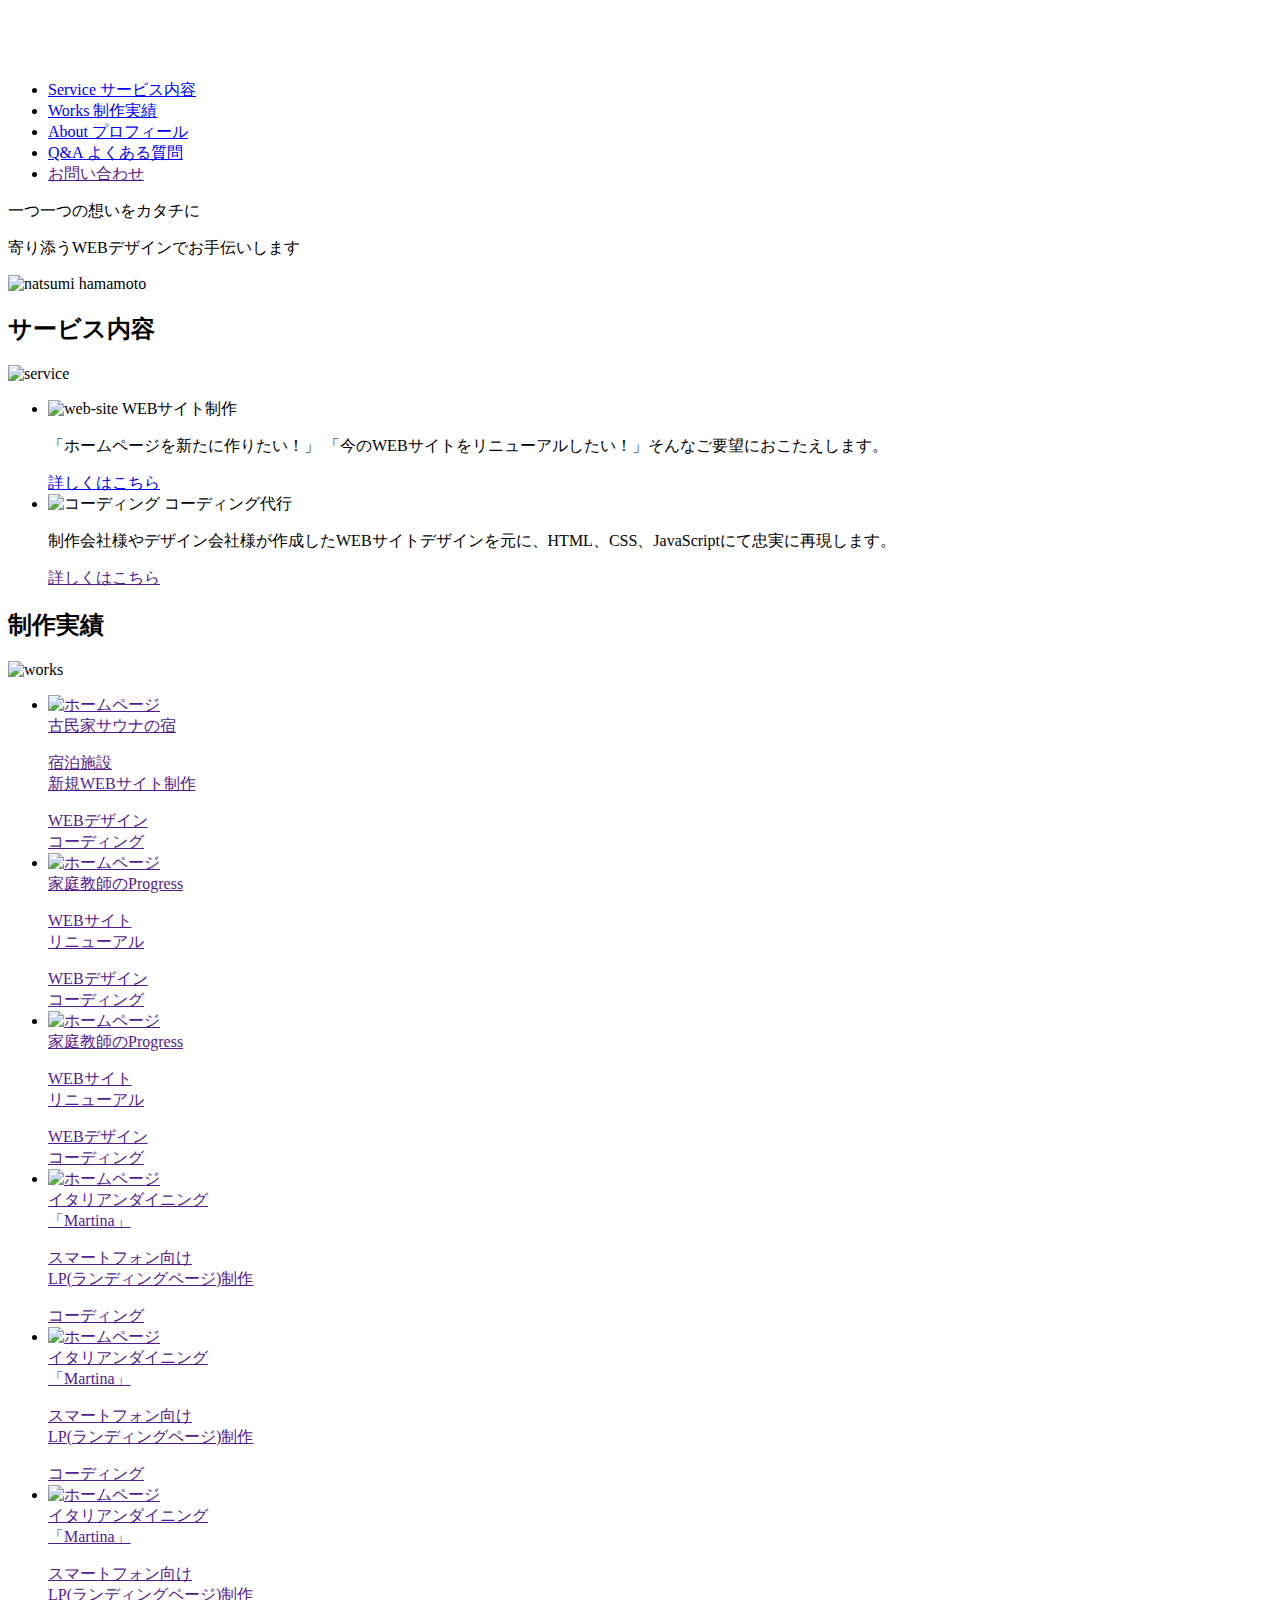
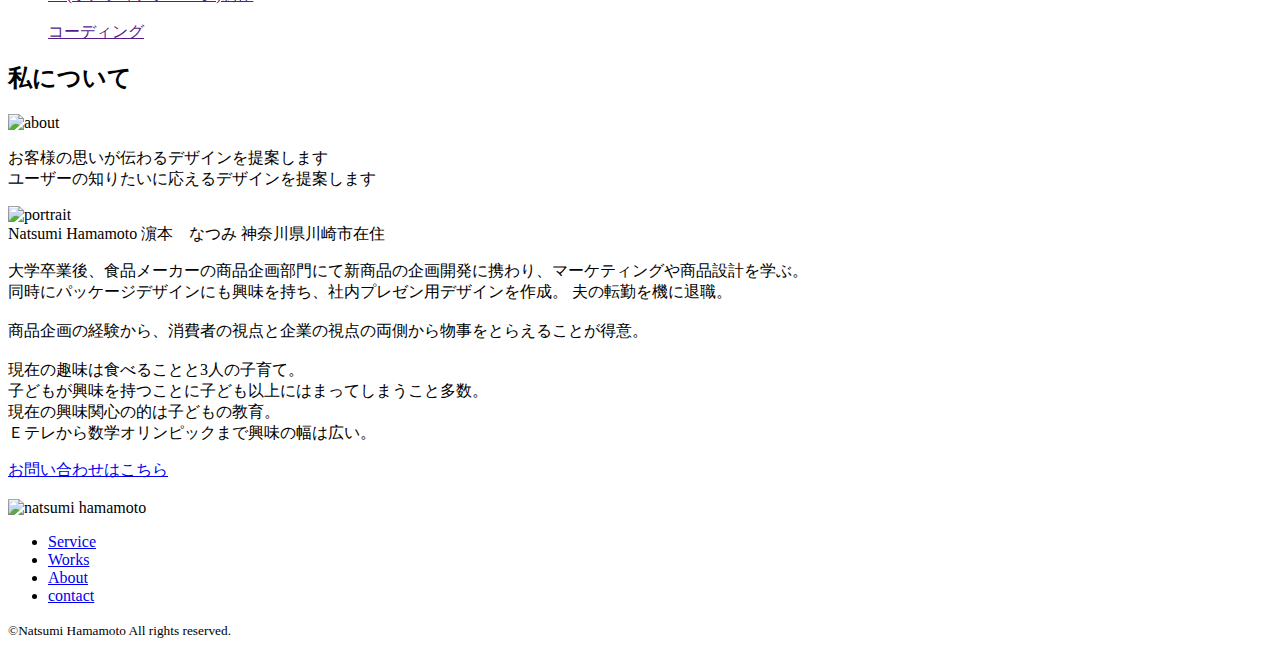
==== index.html @ 66bfbec6 "Create index.html" ====
<!DOCTYPE html>
<html lang="ja">
  <head>
    <meta charset="UTF-8" />
    <meta name="viewport" content="width=device-width, initial-scale=1.0" />
    <title>Document</title>
    <link rel="preconnect" href="https://fonts.googleapis.com" />
    <link rel="preconnect" href="https://fonts.gstatic.com" crossorigin />
    <link
      href="https://fonts.googleapis.com/css2?family=Noto+Sans+JP&family=Kosugi+Maru&display=swap"
      rel="stylesheet"
    />
    <link href="https://fonts.googleapis.com/css2?family=Sawarabi+Gothic&display=swap" rel="stylesheet">
    <link rel="stylesheet" href="css/destyle.css" />
    <link rel="stylesheet" href="css/style.css" />
  </head>
  <body>
    <header id="header" class="header">
      <h1 class="logo">
        <a href="#"><img src="img/logo.png" alt="" /></a>
      </h1>
      <nav class="pc">
        <ul class="header-nav-list">
          <li>
            <a href="#service">
              <span class="nav-en">Service</span>
              <span class="nav-ja">サービス内容</span>
            </a>
          </li>
          <li>
            <a href="#works">
              <span class="nav-en">Works</span>
              <span class="nav-ja">制作実績</span>
            </a>
          </li>
          <li>
            <a href="#about">
              <span class="nav-en">About</span>
              <span class="nav-ja">プロフィール</span>
            </a>
          </li>
          <li>
            <a href="#Q&A">
              <span class="nav-en">Q&A</span>
              <span class="nav-ja">よくある質問</span>
            </a>
          </li>
          <li>
            <a class="contact" target="_blank" href="">お問い合わせ</a>
          </li>
        </ul>
      </nav>
      <div class="h-btn sp">
        <span></span>
        <span></span>
        <span></span>
      </div>
    </header>
    <main>
      <div class="kv">
        <div>
          <p class="kv-text">一つ一つの想いをカタチに</p>
          <p class="kv-text">寄り添うWEBデザインでお手伝いします</p>
        </div>
        <div class="name-box">
          <img src="img/name-ft.png" alt="natsumi hamamoto" />
        </div>
      </div>

      <section id="service" class="service">
        <div class="section-ttl-container">
          <div class="section-ttl-frame">
            <div class="frame-g"></div>
            <div class="frame-w">
              <h2 class="section-ttl">サービス内容</h2>
            </div>
          </div>
          <div class="ttl-img"><img src="img/service.png" alt="service" /></div>
        </div>
        <ul class="service-list">
          <li class="service-item">
            <img class="service-icon" src="img/web-site.png" alt="web-site" />
            <span>WEBサイト制作</span>
            <p>
              「ホームページを新たに作りたい！」
              「今のWEBサイトをリニューアルしたい！」そんなご要望におこたえします。
            </p>
            <a class="detail-btn" href="website.html">詳しくはこちら</a>
          </li>
          <li class="service-item">
            <img
              class="service-icon"
              src="img/cording.png"
              alt="コーディング"
            />
            <span>コーディング代行</span>
            <p>
              制作会社様やデザイン会社様が作成したWEBサイトデザインを元に、HTML、CSS、JavaScriptにて忠実に再現します。
            </p>
            <a class="detail-btn" href="">詳しくはこちら</a>
          </li>
        </ul>
      </section>

      <section id="works" class="works">
        <div class="section-ttl-container">
          <div class="section-ttl-frame">
            <div class="frame-g"></div>
            <div class="frame-w">
              <h2 class="section-ttl">制作実績</h2>
            </div>
          </div>
          <div class="ttl-img"><img src="img/works.png" alt="works" /></div>
        </div>
        <ul class="works-list">
          <li class="works-item fade">
            <a href="">
              <div class="mask">
                <img class="works-img" src="img/works1.png" alt="ホームページ" />
              </div>
              <div class="works-text">
                <span>古民家サウナの宿</span>
                <p>
                  宿泊施設<br />
                  新規WEBサイト制作
                </p>
                <div class="label">
                  <div class="label-y">WEBデザイン</div>
                  <div class="label-b">コーディング</div>
                </div>
              </div>
            </a>
          </li>
          <li class="works-item fade">
            <a href="">
              <div class="mask">
                <img class="works-img" src="img/works2.png" alt="ホームページ" />
              </div>
              <div class="works-text">
                <span>家庭教師のProgress</span>
                <p>
                  WEBサイト<br />
                  リニューアル
                </p>
                <div class="label">
                  <div class="label-y">WEBデザイン</div>
                  <div class="label-b">コーディング</div>
                </div>
              </div>
            </a>
          </li>
          <li class="works-item fade">
            <a href="">
              <div class="mask">
                <img class="works-img" src="img/works2.png" alt="ホームページ" />
              </div>
              <div class="works-text">
                <span>家庭教師のProgress</span>
                <p>
                  WEBサイト<br />
                  リニューアル
                </p>
                <div class="label">
                  <div class="label-y">WEBデザイン</div>
                  <div class="label-b">コーディング</div>
                </div>
              </div>
            </a>
          </li>
          <li class="works-item fade">
            <a href="">
              <div class="mask">
                <img class="works-img" src="img/works3.png" alt="ホームページ" />
              </div>
              <div class="works-text">
                <span>イタリアンダイニング<br />「Martina」</span>
                <p>
                  スマートフォン向け<br />
                  LP(ランディングページ)制作
                </p>
                <div class="label">
                  <div class="label-b">コーディング</div>
                </div>
              </div>
            </a>
          </li>
          <li class="works-item fade">
            <a href="">
              <div class="mask">
                <img class="works-img" src="img/works3.png" alt="ホームページ" />
              </div>
              <div class="works-text">
                <span>イタリアンダイニング<br />「Martina」</span>
                <p>
                  スマートフォン向け<br />
                  LP(ランディングページ)制作
                </p>
                <div class="label">
                  <div class="label-b">コーディング</div>
                </div>
              </div>
            </a>
          </li>
          <li class="works-item fade">
            <a href="">
              <div class="mask">
                <img class="works-img" src="img/works3.png" alt="ホームページ" />
              </div>
              <div class="works-text">
                <span>イタリアンダイニング<br />「Martina」</span>
                <p>
                  スマートフォン向け<br />
                  LP(ランディングページ)制作
                </p>
                <div class="label">
                  <div class="label-b">コーディング</div>
                </div>
                <!-- <a class="more-btn" href="">もっと見る</a> -->
              </div>
            </a>

          </li>
        </ul>
      </section>

      <section id="about" class="about">
        <div class="section-ttl-container">
          <div class="section-ttl-frame">
            <div class="frame-g"></div>
            <div class="frame-w">
              <h2 class="section-ttl">私について</h2>
            </div>
          </div>
          <div class="ttl-img"><img src="img/about.png" alt="about" /></div>
        </div>
        <div class="about-frame">
          <p class="about-lead">
            お客様の思いが伝わるデザインを提案します<br />
            ユーザーの知りたいに応えるデザインを提案します
          </p>
          <div class="about-content">
            <div class="portrait">
              <div class="portrait-frame">
                <div class="portrait-frame-g"></div>
                <div class="portrait-frame-w">
                  <img src="img/portrait.JPG" alt="portrait" />
                </div>
              </div>
              <div>
                <span>Natsumi Hamamoto</span>
                <span>濵本　なつみ</span>
                <span>神奈川県川崎市在住</span>
              </div>
            </div>
            <div class="about-text">
              <p>
                大学卒業後、食品メーカーの商品企画部門にて新商品の企画開発に携わり、マーケティングや商品設計を学ぶ。<br />
                同時にパッケージデザインにも興味を持ち、社内プレゼン用デザインを作成。
                夫の転勤を機に退職。<br /><br />
                商品企画の経験から、消費者の視点と企業の視点の両側から物事をとらえることが得意。<br /><br />
                現在の趣味は食べることと3人の子育て。<br />
                子どもが興味を持つことに子ども以上にはまってしまうこと多数。<br />
                現在の興味関心の的は子どもの教育。<br />
                Ｅテレから数学オリンピックまで興味の幅は広い。
              </p>
            </div>
          </div>
        </div>
        <div>
          <a class="contact" href="#">お問い合わせはこちら</a>
        </div>
      </section>
    </main>

    <footer class="footer">
      <div class="footer-container">
        <div class="logo-wrapper">
          <a class="footer-logo" href="#"><img src="img/logo.png" alt="" /></a>
          <div class="footer-name">
            <img src="img/name-ft.png" alt="natsumi hamamoto" />
          </div>
        </div>
        <nav>
          <ul class="footer-nav-list">
            <li class="footer-list-item"><a href="#service">Service</a></li>
            <li class="footer-list-item"><a href="#works">Works</a></li>
            <li class="footer-list-item"><a href="#about">About</a></li>
            <li class="footer-list-item">
              <a class="contact" href="#">contact</a>
            </li>
          </ul>
        </nav>
      </div>
      <small>©Natsumi Hamamoto All rights reserved.</small>
    </footer>

    <script src="js/jquery-3.7.1.min.js"></script>
    <script src="js/jquery.invew.min.js"></script>
    <script src="js/script.js"></script>
  </body>
</html>
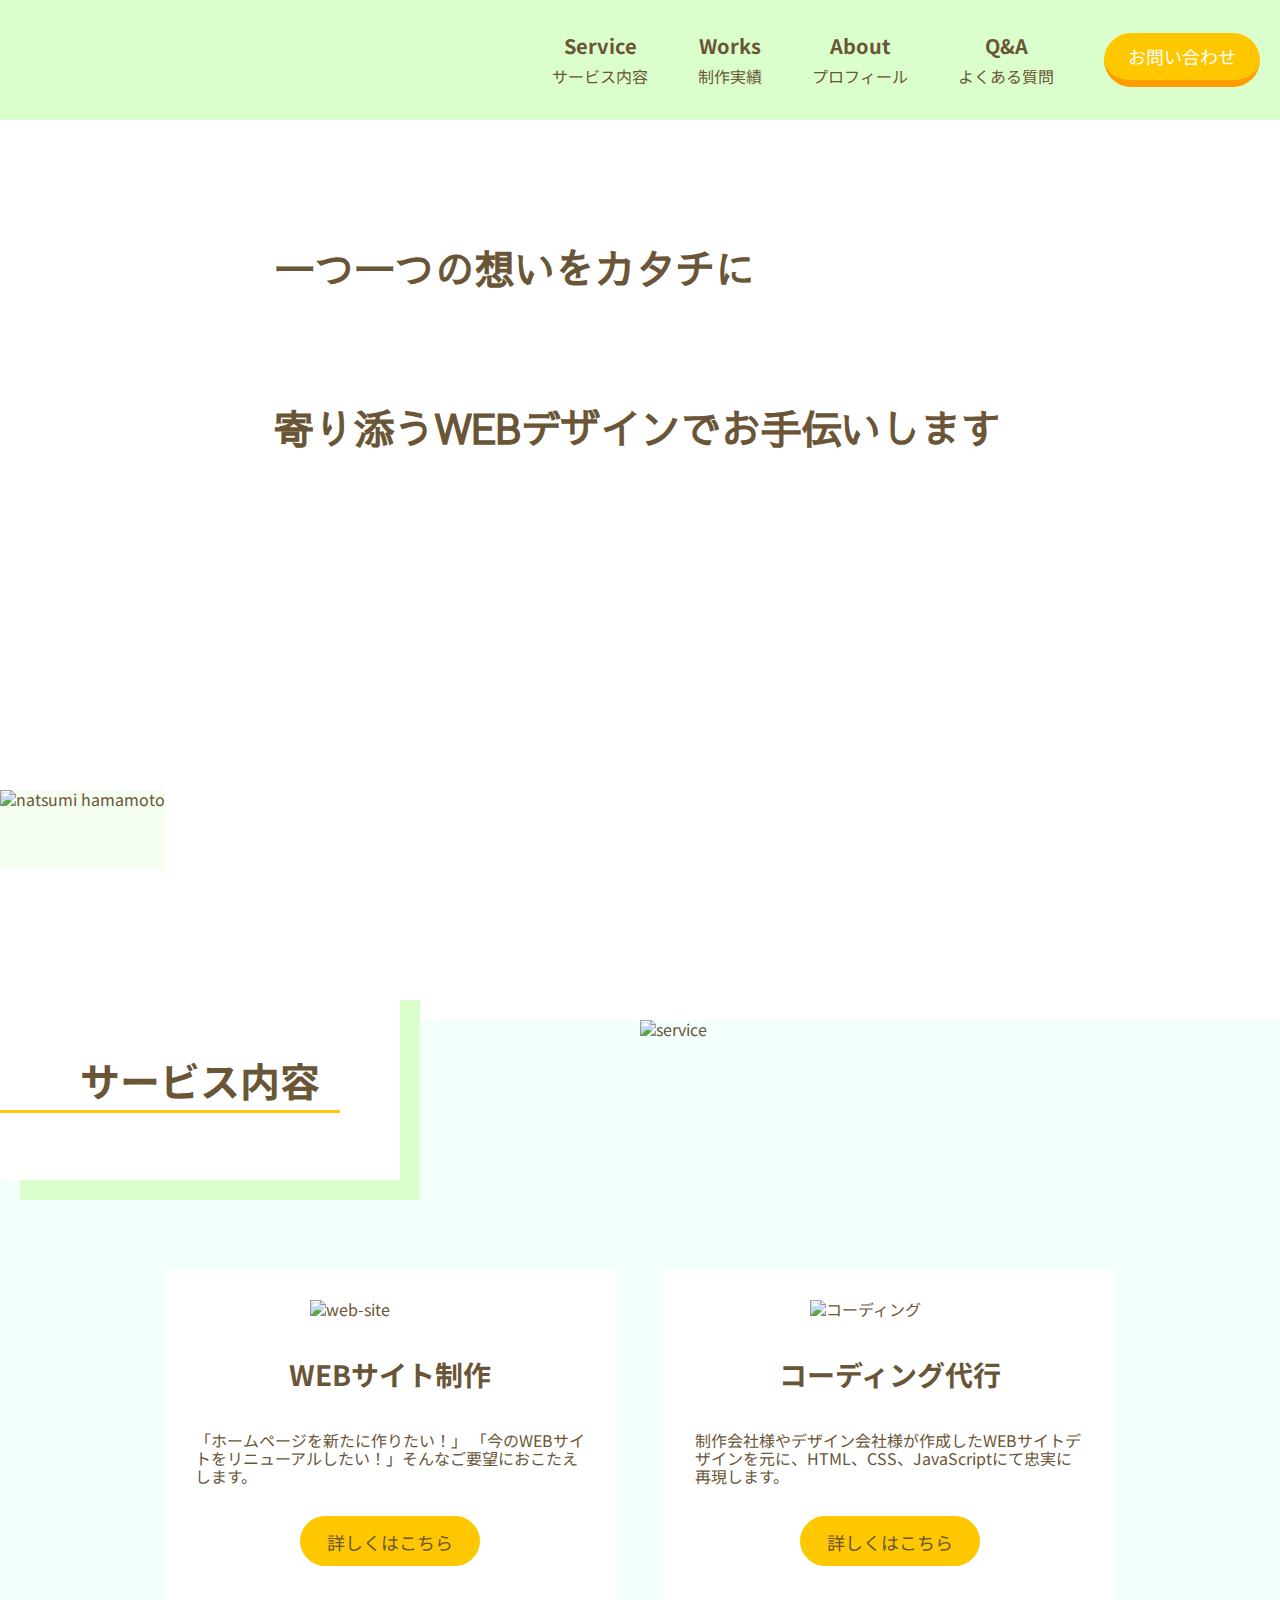
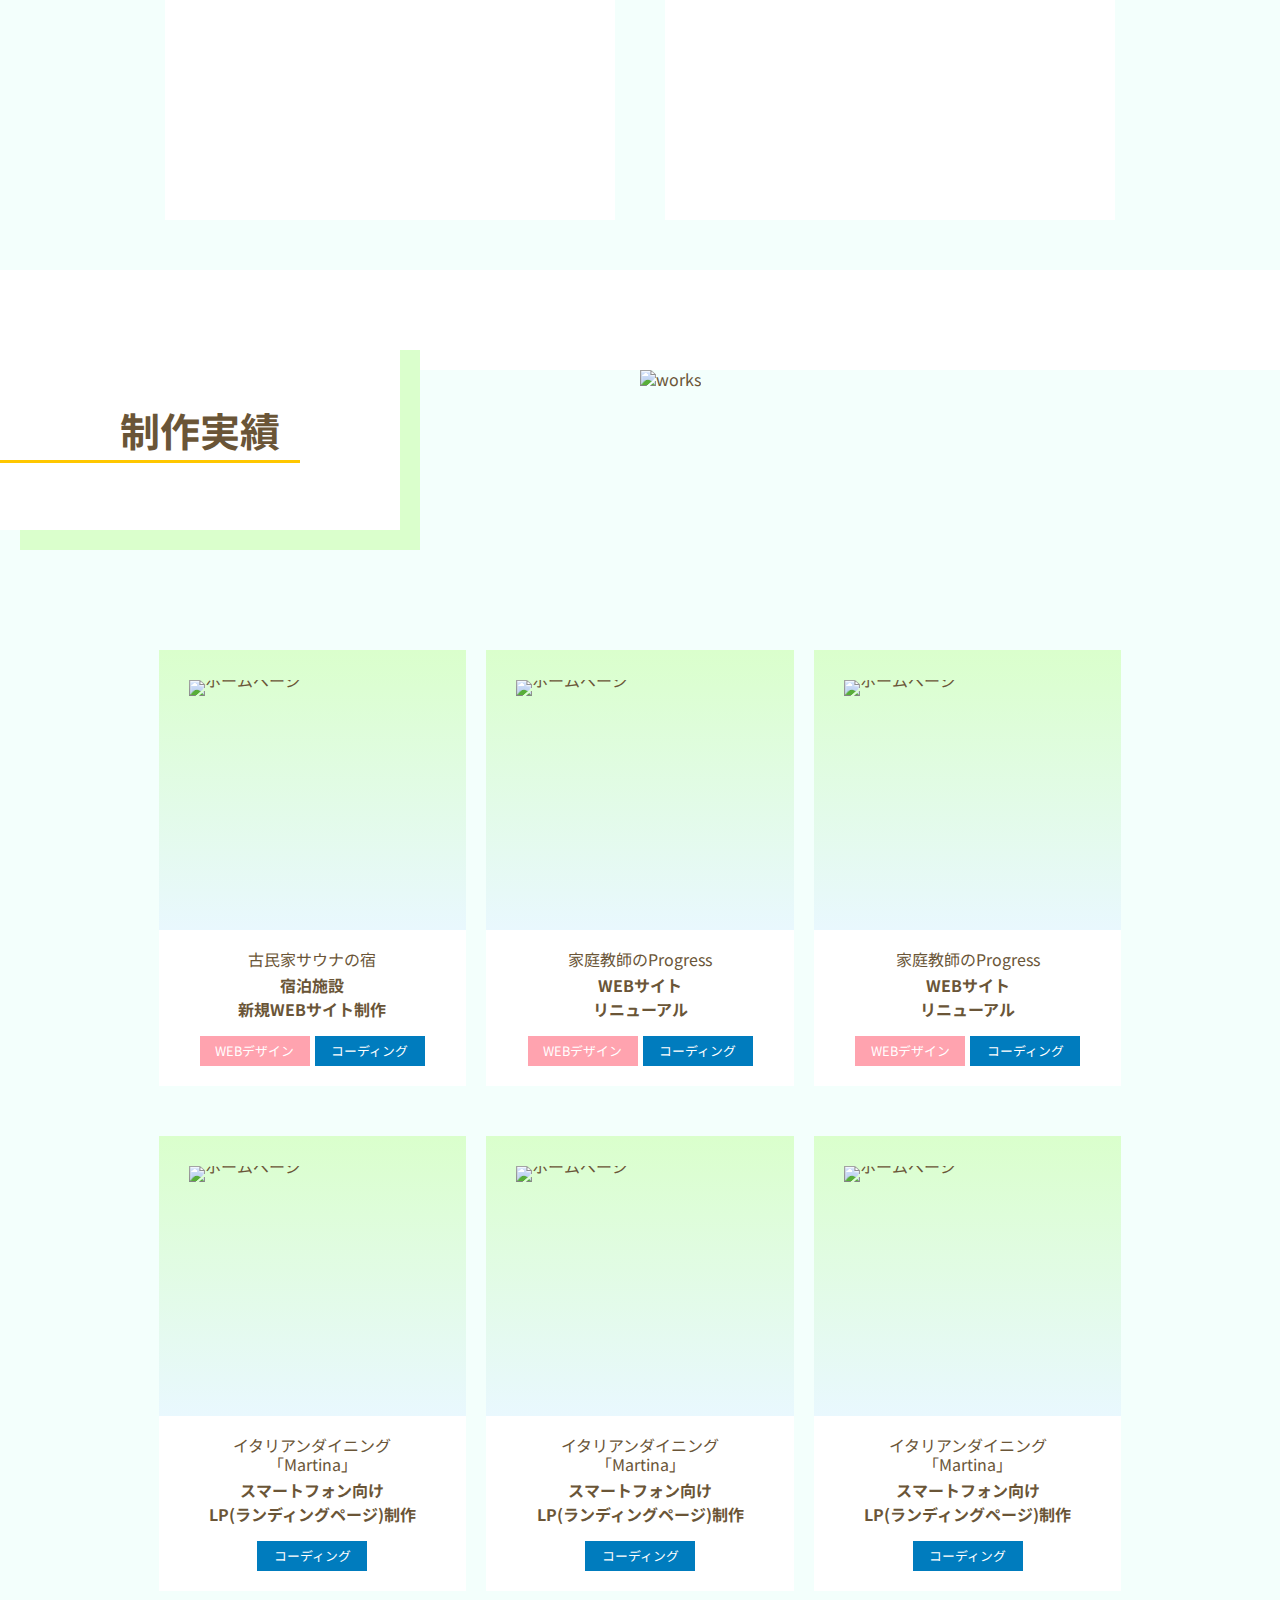
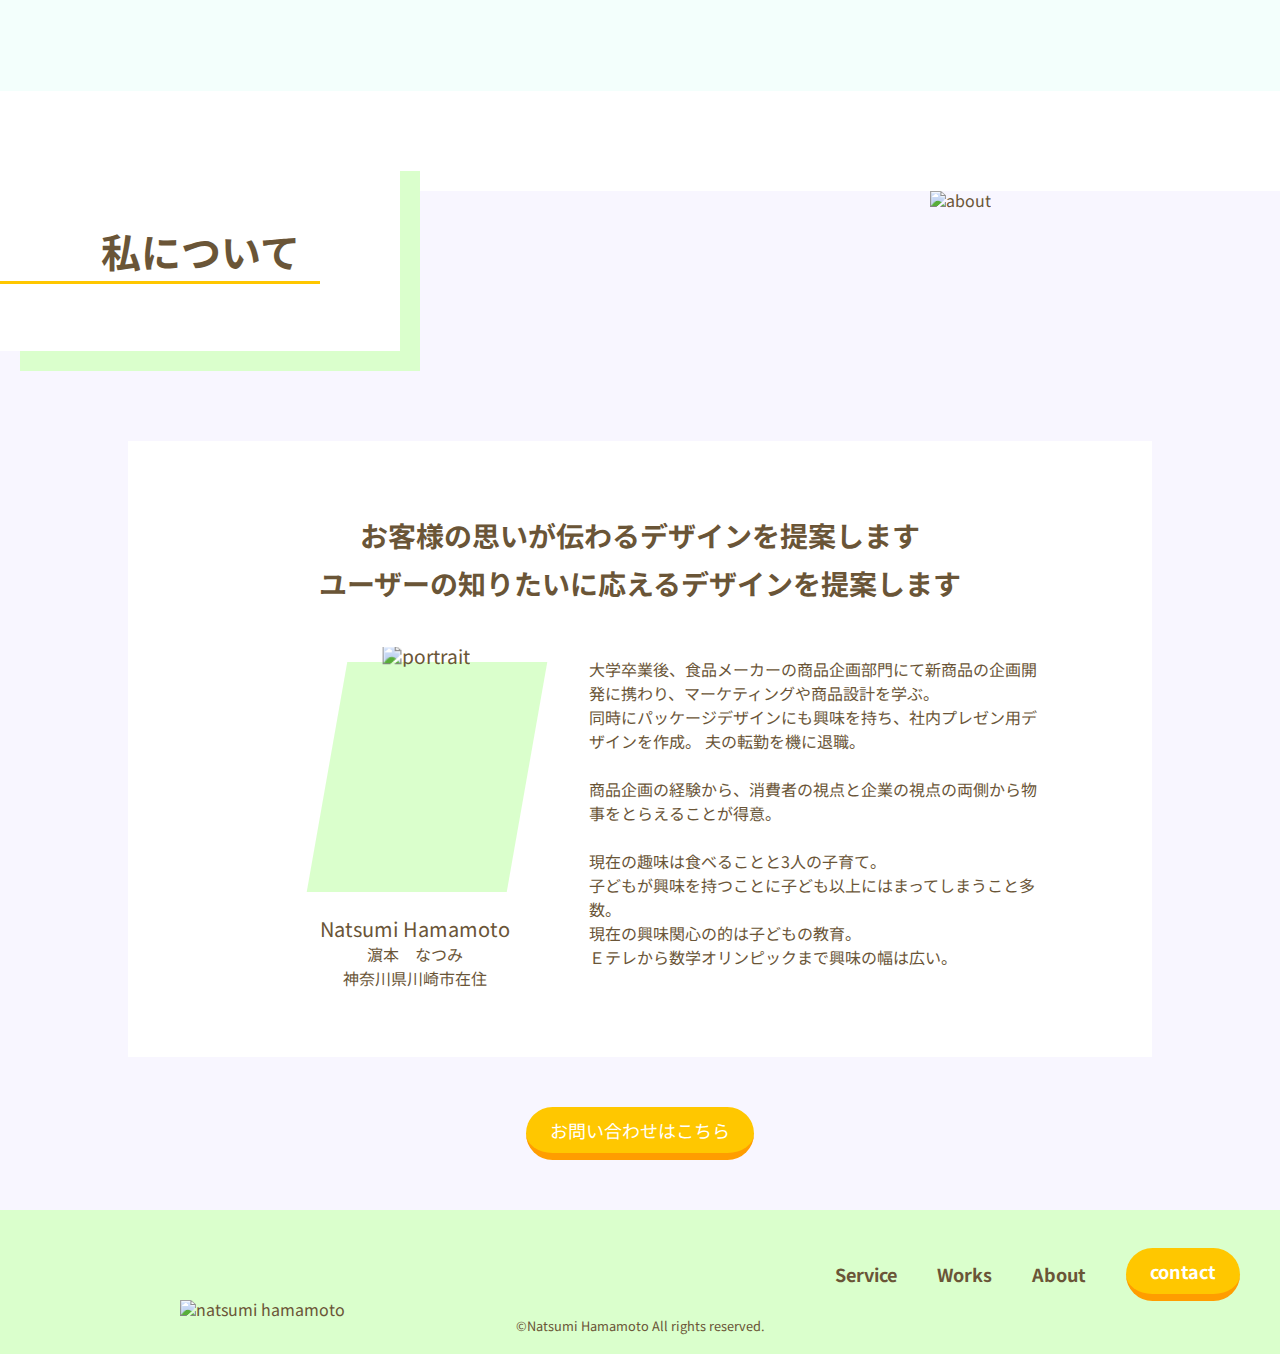
==== commit 9b7178c9: "Update index.html" ====
--- a/index.html
+++ b/index.html
@@ -3,7 +3,7 @@
   <head>
     <meta charset="UTF-8" />
     <meta name="viewport" content="width=device-width, initial-scale=1.0" />
-    <title>Document</title>
+    <title>Natsumi Hamamoto</title>
     <link rel="preconnect" href="https://fonts.googleapis.com" />
     <link rel="preconnect" href="https://fonts.gstatic.com" crossorigin />
     <link
--- a/css/destyle.css
+++ b/css/destyle.css
@@ -0,0 +1,415 @@
+/*! destyle.css v4.0.1 | MIT License | https://github.com/nicolas-cusan/destyle.css */
+
+/* Reset box-model and set borders */
+/* ============================================ */
+
+*,
+::before,
+::after {
+  box-sizing: border-box;
+  border-style: solid;
+  border-width: 0;
+  min-width: 0;
+}
+
+/* Document */
+/* ============================================ */
+
+/**
+ * 1. Correct the line height in all browsers.
+ * 2. Prevent adjustments of font size after orientation changes in iOS.
+ * 3. Remove gray overlay on links for iOS.
+ */
+
+html {
+  line-height: 1.15; /* 1 */
+  -webkit-text-size-adjust: 100%; /* 2 */
+  -webkit-tap-highlight-color: transparent; /* 3*/
+}
+
+/* Sections */
+/* ============================================ */
+
+/**
+ * Remove the margin in all browsers.
+ */
+
+body {
+  margin: 0;
+}
+
+/**
+ * Render the `main` element consistently in IE.
+ */
+
+main {
+  display: block;
+}
+
+/* Vertical rhythm */
+/* ============================================ */
+
+p,
+table,
+blockquote,
+address,
+pre,
+iframe,
+form,
+figure,
+dl {
+  margin: 0;
+}
+
+/* Headings */
+/* ============================================ */
+
+h1,
+h2,
+h3,
+h4,
+h5,
+h6 {
+  font-size: inherit;
+  font-weight: inherit;
+  margin: 0;
+}
+
+/* Lists (enumeration) */
+/* ============================================ */
+
+ul,
+ol {
+  margin: 0;
+  padding: 0;
+  list-style: none;
+}
+
+/* Lists (definition) */
+/* ============================================ */
+
+dt {
+  font-weight: bold;
+}
+
+dd {
+  margin-left: 0;
+}
+
+/* Grouping content */
+/* ============================================ */
+
+/**
+ * 1. Add the correct box sizing in Firefox.
+ * 2. Show the overflow in Edge and IE.
+ */
+
+hr {
+  box-sizing: content-box; /* 1 */
+  height: 0; /* 1 */
+  overflow: visible; /* 2 */
+  border-top-width: 1px;
+  margin: 0;
+  clear: both;
+  color: inherit;
+}
+
+/**
+ * 1. Correct the inheritance and scaling of font size in all browsers.
+ * 2. Correct the odd `em` font sizing in all browsers.
+ */
+
+pre {
+  font-family: monospace, monospace; /* 1 */
+  font-size: inherit; /* 2 */
+}
+
+address {
+  font-style: inherit;
+}
+
+/* Text-level semantics */
+/* ============================================ */
+
+/**
+ * Remove the gray background on active links in IE 10.
+ */
+
+a {
+  background-color: transparent;
+  text-decoration: none;
+  color: inherit;
+}
+
+/**
+ * 1. Remove the bottom border in Chrome 57-
+ * 2. Add the correct text decoration in Chrome, Edge, IE, Opera, and Safari.
+ */
+
+abbr[title] {
+  text-decoration: underline dotted; /* 2 */
+}
+
+/**
+ * Add the correct font weight in Chrome, Edge, and Safari.
+ */
+
+b,
+strong {
+  font-weight: bolder;
+}
+
+/**
+ * 1. Correct the inheritance and scaling of font size in all browsers.
+ * 2. Correct the odd `em` font sizing in all browsers.
+ */
+
+code,
+kbd,
+samp {
+  font-family: monospace, monospace; /* 1 */
+  font-size: inherit; /* 2 */
+}
+
+/**
+ * Add the correct font size in all browsers.
+ */
+
+small {
+  font-size: 80%;
+}
+
+/**
+ * Prevent `sub` and `sup` elements from affecting the line height in
+ * all browsers.
+ */
+
+sub,
+sup {
+  font-size: 75%;
+  line-height: 0;
+  position: relative;
+  vertical-align: baseline;
+}
+
+sub {
+  bottom: -0.25em;
+}
+
+sup {
+  top: -0.5em;
+}
+
+/* Replaced content */
+/* ============================================ */
+
+/**
+ * Prevent vertical alignment issues.
+ */
+
+svg,
+img,
+embed,
+object,
+iframe {
+  vertical-align: bottom;
+}
+
+/* Forms */
+/* ============================================ */
+
+/**
+ * Reset form fields to make them styleable.
+ * 1. Make form elements stylable across systems iOS especially.
+ * 2. Inherit text-transform from parent.
+ */
+
+button,
+input,
+optgroup,
+select,
+textarea {
+  -webkit-appearance: none; /* 1 */
+  appearance: none;
+  vertical-align: middle;
+  color: inherit;
+  font: inherit;
+  background: transparent;
+  padding: 0;
+  margin: 0;
+  border-radius: 0;
+  text-align: inherit;
+  text-transform: inherit; /* 2 */
+}
+
+/**
+ * Correct cursors for clickable elements.
+ */
+
+button,
+[type="button"],
+[type="reset"],
+[type="submit"] {
+  cursor: pointer;
+}
+
+button:disabled,
+[type="button"]:disabled,
+[type="reset"]:disabled,
+[type="submit"]:disabled {
+  cursor: default;
+}
+
+/**
+ * Improve outlines for Firefox and unify style with input elements & buttons.
+ */
+
+:-moz-focusring {
+  outline: auto;
+}
+
+select:disabled {
+  opacity: inherit;
+}
+
+/**
+ * Remove padding
+ */
+
+option {
+  padding: 0;
+}
+
+/**
+ * Reset to invisible
+ */
+
+fieldset {
+  margin: 0;
+  padding: 0;
+  min-width: 0;
+}
+
+legend {
+  padding: 0;
+}
+
+/**
+ * Add the correct vertical alignment in Chrome, Firefox, and Opera.
+ */
+
+progress {
+  vertical-align: baseline;
+}
+
+/**
+ * Remove the default vertical scrollbar in IE 10+.
+ */
+
+textarea {
+  overflow: auto;
+}
+
+/**
+ * Correct the cursor style of increment and decrement buttons in Chrome.
+ */
+
+[type="number"]::-webkit-inner-spin-button,
+[type="number"]::-webkit-outer-spin-button {
+  height: auto;
+}
+
+/**
+ * Correct the outline style in Safari.
+ */
+
+[type="search"] {
+  outline-offset: -2px; /* 1 */
+}
+
+/**
+ * Remove the inner padding in Chrome and Safari on macOS.
+ */
+
+[type="search"]::-webkit-search-decoration {
+  -webkit-appearance: none;
+}
+
+/**
+ * 1. Correct the inability to style clickable types in iOS and Safari.
+ * 2. Fix font inheritance.
+ */
+
+::-webkit-file-upload-button {
+  -webkit-appearance: button; /* 1 */
+  font: inherit; /* 2 */
+}
+
+/**
+ * Fix appearance for Firefox
+ */
+[type="number"] {
+  -moz-appearance: textfield;
+}
+
+/**
+ * Clickable labels
+ */
+
+label[for] {
+  cursor: pointer;
+}
+
+/* Interactive */
+/* ============================================ */
+
+/*
+ * Add the correct display in Edge, IE 10+, and Firefox.
+ */
+
+details {
+  display: block;
+}
+
+/*
+ * Add the correct display in all browsers.
+ */
+
+summary {
+  display: list-item;
+}
+
+/*
+ * Remove outline for editable content.
+ */
+
+[contenteditable]:focus {
+  outline: auto;
+}
+
+/* Tables */
+/* ============================================ */
+
+/**
+1. Correct table border color inheritance in all Chrome and Safari.
+*/
+
+table {
+  border-color: inherit; /* 1 */
+  border-collapse: collapse;
+}
+
+caption {
+  text-align: left;
+}
+
+td,
+th {
+  vertical-align: top;
+  padding: 0;
+}
+
+th {
+  text-align: left;
+  font-weight: bold;
+}
--- a/css/style.css
+++ b/css/style.css
@@ -0,0 +1,811 @@
+@charset "UTF-8";
+html {
+  font-size: 100%;
+}
+body {
+  color: #6a5537;
+  font-family: "Noto Sans JP", sans-serif;
+  margin-top: 120px;
+}
+img {
+  max-width: 100%;
+  vertical-align: bottom;
+}
+.pc{
+  display: block;
+}
+.sp{
+  display: none;
+}
+
+@keyframes slideInText {
+  0% {
+    transform: translateX(200%);
+  }
+  100% {
+    transform: translateX(0);
+  }
+}
+@keyframes slideInText2 {
+  0% {
+    transform: translateX(200%);
+  }
+  20% {
+    transform: translateX(200%);
+  }
+  100% {
+    transform: translateX(0);
+  }
+}
+@keyframes slideIn {
+  0% {
+    transform: translateX(-100%);
+  }
+  60%{
+    transform: translateX(-100%);
+  }
+  100% {
+    transform: translateX(0);
+  }
+}
+@keyframes fade{
+  0%{
+    opacity: 0;
+    transform: translateY(30px);
+  }
+  100%{
+    opacity: 1;
+    transform: translateY(0);
+  }
+}
+:root {
+  --orange: #ffc700;
+  --green: #daffcc;
+  --bg-blue: #f3fffc;
+  --label-blue: #0b8aff;
+  --name-gray: #e6ffde6f;
+}
+/* section-ttl */
+.section-ttl-container {
+  display: flex;
+  justify-content: space-between;
+  position: relative;
+  width: 100%;
+  height: 250px;
+  margin-top: 100px;
+}
+.section-ttl-frame{
+  width: 40%;
+}
+.frame-g {
+  width: 400px;
+  height: 200px;
+  background-color: var(--green);
+  position: absolute;
+  left: 20px;
+  top: -20px;
+}
+.frame-w {
+  width: 400px;
+  height: 200px;
+  background-color: #fff;
+  z-index: 100;
+  position: absolute;
+  left: 0px;
+  top: -40px;
+  display: grid;
+  place-content: center center;
+}
+.section-ttl {
+  font-size: 2.5rem;
+  font-weight: bold;
+  position: relative;
+}
+.section-ttl::after {
+  content: "";
+  position: absolute;
+  bottom: -10px;
+  right: -20px;
+  width: 400px;
+  height: 3px;
+  background-color: var(--orange);
+}
+.ttl-img {
+  width: 50%;
+}
+.ttl-img > img{
+  width: 100%;
+  height: 100%;
+  object-fit: contain;
+  object-position: right;
+}
+/* お問い合わせボタン（共通） */
+.contact {
+  display: inline-block;
+  padding: 0.8rem 1.5rem;
+  background-color: var(--orange);
+  color: #FFF;
+  border-radius: 100vh;
+  border-bottom: 7px solid #ff9d00;
+  font-size: 1.125rem;
+  text-align: center;
+  margin: 0 auto;
+  transition: all 0.1s 0s ease;
+}
+.contact:hover {
+  margin-top: 6px;
+  border-bottom: 1px solid var(--orange);
+}
+/* header (全ページ共通)*/
+.header {
+  width: 100%;
+  height: 120px;
+  position: fixed;
+  top: 0;
+  left: 0;
+  z-index: 1000;
+  display: flex;
+  justify-content: space-between;
+  align-items: center;
+  background-color: var(--green);
+  padding: 0 20px;
+}
+.logo {
+  width: 100px;
+  height: 100px;
+}
+.header-nav-list {
+  display: flex;
+  justify-content: space-between;
+  align-items: center;
+  gap: 50px;
+}
+.header-nav-list span {
+  display: block;
+  text-align: center;
+}
+.header-nav-list li a:hover{
+  opacity: 0.5;
+}
+.header-nav-list li:last-of-type a:hover{
+  opacity: 1;
+}
+.nav-en {
+  font-size: 1.25rem;
+  font-weight: bold;
+  padding-bottom: 10px;
+}
+
+/* footer(全ページ共通) */
+.footer {
+  width: 100%;
+  background-color: var(--green);
+  padding: 20px 40px;
+}
+.footer-container {
+  display: flex;
+  justify-content: space-between;
+  align-items: center;
+}
+.logo-wrapper {
+  display: flex;
+}
+.footer-logo {
+  display: block;
+  width: 140px;
+}
+.footer-name {
+  width: 250px;
+  padding-top: 70px;
+}
+.footer-nav-list {
+  display: flex;
+  align-items: center;
+  gap: 0 40px;
+}
+.footer-list-item {
+  font-size: 1.125rem;
+  font-weight: bold;
+}
+.footer-list-item:hover{
+  opacity: 0.6;
+}
+.footer-list-item:last-of-type:hover{
+  opacity: 1;
+}
+/* .footer .contact {
+  display: block;
+  width: 150px;
+  height: 50px;
+  background-color: var(--orange);
+  border: solid 1px var(--orange);
+  border-radius: 25px;
+  text-align: center;
+  line-height: 50px;
+}
+.footer.contact:hover {
+  background-color: #fff;
+} */
+small {
+  display: block;
+  text-align: center;
+}
+/* トップページ */
+/* kv */
+.kv {
+  width: 100%;
+  height: calc(100vh - 100px);
+  background-image: url(../img/kv.jpg);
+  background-size: cover;
+  background-position: center;
+  background-repeat: no-repeat;
+  position: relative;
+}
+
+.kv-text {
+  width: calc(100% - 250px);
+  background-color: #ffffff61;
+  position: absolute;
+  font-family: "Sawarabi Gothic", sans-serif;
+  font-weight: 700;
+  font-size: 2.5rem;
+  line-height: 3.5rem;
+  color: #6a5537;
+  padding: 40px;
+  text-align: center;
+}
+.kv-text:first-child{
+  top: 10%;
+  left: 0;
+  animation: slideInText 3s;
+}
+.kv-text:last-child{
+  top: 30%;
+  right: 10%;
+  animation: slideInText2 4s;
+}
+.name-box {
+  height: 80px;
+  position: absolute;
+  bottom: 50px;
+  left: 0;
+  background-color: var(--name-gray);
+  z-index: 100;
+  animation: slideIn 5s;
+}
+.name-box img {
+  height: 100%;
+  display: block;
+}
+/* service */
+.service {
+  background-color: var(--bg-blue);
+  padding-bottom: 50px;
+}
+.service-list {
+  display: flex;
+  justify-content: center;
+  gap: 0 50px;
+}
+.service-item {
+  width: 450px;
+  height: 550px;
+  background-color: #fff;
+  padding: 30px;
+}
+.service-icon {
+  width: 160px;
+  display: block;
+  margin: 0 auto;
+}
+.service-item span {
+  display: block;
+  font-size: 1.75rem;
+  font-weight: bold;
+  padding: 40px 0;
+  display: grid;
+  place-content: center;
+}
+.service-item p{
+  margin-bottom: 30px;
+}
+.detail-btn {
+  display: block;
+  width: 180px;
+  height: 50px;
+  background-color: var(--orange);
+  border: solid 1px var(--orange);
+  border-radius: 30px;
+  font-size: 1.125rem;
+  text-align: center;
+  line-height: 50px;
+  margin: 0 auto;
+  transition: all 0.3s 0s ease;
+}
+.detail-btn:hover {
+  background-color: #fff;
+}
+/* works */
+.works {
+  background-color: var(--bg-blue);
+}
+.works-list {
+  display: flex;
+  flex-wrap: wrap;
+  gap: 2%;
+  justify-content: center;
+  align-items: center;
+  padding: 30px 10% 50px 10%;
+  overflow: hidden;
+}
+.works-item{
+  width: 30%;
+  margin-bottom: 50px;
+}
+.works-img {
+  display: block;
+  width: 100%;
+  height: 280px;
+  padding: 30px;
+  background:linear-gradient(#daffcc, #e9f8fe);
+  object-fit: contain;
+  transform: scale(1);
+  transition: .3s ease-in-out;
+}
+.works-item:hover .works-img{
+  transform: scale(1.1);
+}
+.mask{
+  line-height: 0;
+  overflow: hidden;
+}
+.works-text {
+  background-color: #FFF;
+  text-align: center;
+  padding-top: 20px;
+  padding-bottom: 20px;
+}
+.works-text span {
+  display: block;
+  padding-bottom: 5px;
+}
+.works-text p {
+  font-size: 1rem;
+  line-height: 1.5rem;
+  font-weight: bold;
+  padding-bottom: 15px;
+}
+.label {
+  display: flex;
+  justify-content: center;
+  align-items: center;
+  gap: 5px;
+  font-size: 0.8rem;
+}
+.label-y {
+  width: 110px;
+  height: 30px;
+  color: #fff;
+  background-color: #ffa3af;
+  line-height: 30px;
+}
+.label-b {
+  width: 110px;
+  height: 30px;
+  color: #fff;
+  background-color: #007cbe;
+  line-height: 30px;
+}
+/* .fade {
+  opacity: 0;
+  transition: all 1s;
+}
+.fade .active{
+  opacity: 1;
+} */
+/* about */
+.about {
+  background-image: url(../img/about-bg.jpg);
+  background-position: bottom;
+  background-size: cover;
+  padding-bottom: 50px;
+  position: relative;
+  /* z-index: -100; */
+  text-align: center;
+}
+.about::before {
+  content: "";
+  position: absolute;
+  top: 0;
+  left: 0;
+  width: 100%;
+  height: 100%;
+  background-color: #f4f0ff9e;
+  /* z-index: -10; */
+}
+.about-frame {
+  width: 80%;
+  background-color: #fff;
+  text-align: center;
+  margin: 0 auto;
+  padding-top: 70px;
+  margin-bottom: 50px;
+  position: relative;
+  z-index: 10;
+}
+.about-lead {
+  font-size: 1.75rem;
+  line-height: 3rem;
+  font-weight: bold;
+}
+.about-content {
+  display: flex;
+  justify-content: center;
+  padding-top: 50px;
+}
+.portrait {
+  width: 40%;
+  height: 400px;
+  /* margin: 0 auto; */
+}
+.portrait-frame {
+  width: 100%;
+  height: 65%;
+  position: relative;
+}
+.portrait-frame-g {
+  width: 200px;
+  height: 230px;
+  background-color: var(--green);
+  position: absolute;
+  top: 5px;
+  right: 15%;
+  transform: skewX(-10deg);
+}
+.portrait-frame-w {
+  width: 200px;
+  height: 230px;
+  position: absolute;
+  top: -10px;
+  right: 20%;
+  transform: skewX(-10deg);
+  overflow: hidden;
+}
+.portrait-frame-w > img {
+  width: 100%;
+  height: 100%;
+  object-fit: cover;
+  transform: skewX(10deg) scale(1.2);
+}
+.portrait span {
+  display: block;
+  padding-bottom: 5px;
+  padding-left: 15%;
+}
+.portrait span:first-of-type {
+  font-size: 1.25rem;
+}
+.about-text {
+  width: 50%;
+  text-align: start;
+  padding-right: 50px;
+  line-height: 1.5;
+}
+.about .contact {
+  position: relative;
+  z-index: 10;
+}
+/* webサイト制作ページ */
+.wrapper {
+  padding: 0 5%;
+}
+.website {
+  padding-top: 1px;
+  padding-bottom: 50px;
+  background-color: var(--bg-blue);
+  text-align: center;
+}
+.lead-container {
+  width: 80%;
+  background-color: #fff;
+  display: flex;
+  justify-content: center;
+  align-items: center;
+  gap: 5%;
+  padding: 30px;
+  margin: 0 auto;
+  margin-bottom: 80px;
+}
+.lead-container img {
+  width: 40%;
+}
+.lead {
+  width: 55%;
+  font-size: 1.125rem;
+  line-height: 1.5em;
+  text-align: left;
+}
+.lead span {
+  font-size: 1.2rem;
+  font-weight: bold;
+  color: var(--label-blue);
+}
+.website-plan {
+  margin-bottom: 50px;
+}
+.website-plan > span {
+  display: inline-block;
+  font-size: 1.6rem;
+  font-weight: bold;
+  border-bottom: solid 3px var(--orange);
+  padding-bottom: 5px;
+  margin-bottom: 30px;
+}
+.website-table {
+  border-collapse: separate;
+  border-spacing: 5px;
+  width: 100%;
+  margin: 0 auto;
+  margin-bottom: 15px;
+}
+.plan-name {
+  width: 25%;
+  font-size: 1.2rem;
+  text-align: center;
+  padding: 30px 0;
+}
+.light {
+  background-color: #93fff2;
+}
+.plan-name span {
+  display: block;
+  font-size: 0.9rem;
+  font-weight: normal;
+  padding-bottom: 8px;
+}
+.basic {
+  background-color: #a9ff74;
+}
+.prime {
+  background-color: #ffc804;
+}
+tbody th,
+td {
+  padding: 20px;
+  background-color: #fff;
+  text-align: center;
+  vertical-align: middle;
+}
+tbody th:empty {
+  background-color: var(--bg-blue);
+}
+.info {
+  text-align: left;
+}
+.note {
+  line-height: 1.5em;
+}
+.website-chart {
+  width: 85%;
+  background-color: #fff;
+  border-radius: 20px;
+  padding: 50px;
+  margin: 0 auto 50px auto;
+}
+.chart-ttl {
+  font-size: 1.6rem;
+  font-weight: bold;
+  margin-bottom: 50px;
+}
+.chart-frame {
+  display: flex;
+  justify-content: space-between;
+  align-items: center;
+  width: 90%;
+  border: solid 1px #3c3c3c;
+  border-radius: 20px;
+  background-color: var(--bg-blue);
+  padding: 40px;
+  margin: 0 auto 50px auto;
+  position: relative;
+}
+.chart-text {
+  width: 70%;
+  text-align: left;
+}
+.chart-frame span {
+  display: block;
+  font-size: 1.2rem;
+  font-weight: bold;
+  margin-bottom: 20px;
+}
+.chart-frame p {
+  padding-left: 40px;
+  line-height: 1.5em;
+}
+.chart-frame img {
+  width: 200px;
+  height: 150px;
+}
+.chart-frame::after {
+  content: "";
+  position: absolute;
+  bottom: -40px;
+  left: 50%;
+  transform: translateX(-50%);
+  height: calc(tan(60deg) * 30px / 2);
+  width: 40px;
+  clip-path: polygon(0 0, 100% 0, 50% 100%);
+  background-color: #bdbdbd;
+  display: inline-block;
+}
+.chart-frame:last-of-type::after {
+  display: none;
+}
+.qa-btn {
+  text-align: right;
+}
+.qa-btn a {
+  background-color: #a9ff74;
+  border: solid 1px #a9ff74;
+  padding: 10px 20px;
+  border-radius: 20px;
+  font-weight: bold;
+}
+.qa-btn a:hover {
+  background-color: #daffc3;
+}
+
+@media screen and (max-width: 650px) {
+  .sp{
+    display: block;
+  }
+  .pc{
+    display: none;
+  }
+  .header nav{
+    position: fixed;
+    top: 120px;
+    left: 0;
+    width: 100%;
+    padding: 40px 0;
+    background-color: #ffffffe6;
+    display: none;
+  }
+  .header-nav-list{
+    flex-wrap: wrap;
+    gap: 40px 0;
+  }
+  .header-nav-list li{
+    width: 100%;
+    text-align: center;
+  }
+  .h-btn{
+    width: 45px;
+    height: 35px;
+    position: relative;
+  }
+  .h-btn span{
+    position: absolute;
+    width: 100%;
+    height: 1px;
+    left: 0;
+    background-color: #6a5537;
+    transition: .5s;
+  }
+  .h-btn span:first-of-type{
+    top: 0;
+  }
+  .h-btn span:nth-of-type(2){
+    top: 50%;
+  }
+  .h-btn span:last-of-type{
+    top: 100%;
+  }
+  .h-btn.active span:first-of-type{
+    top: 50%;
+    transform: translateY(-50%) rotate(45deg);
+  }
+  .h-btn.active span:nth-of-type(2){
+    opacity: 0;
+  }
+  .h-btn.active span:last-of-type{
+    top: 50%;
+    transform: translateY(-50%) rotate(-45deg);
+  }
+  
+  .kv{
+    background-image: url(../img/kv-sp.jpg);
+    background-size: cover;
+  }
+  .kv-text{
+    width: 90%;
+    font-size: 1.5rem;
+    line-height: 2rem;
+  }
+  .kv-text:first-child{
+    left: 0;
+  }
+  .kv-text:last-child{
+    right: 0;
+  }
+  .name-box{
+    width: 100%;
+    height: 30%;
+  }
+  .name-box img{
+    width: 100%;
+    object-fit: contain;
+  }
+  .section-ttl-container{
+    flex-direction: column;
+    height: 220px;
+    margin-bottom: 20px;
+  }
+  .frame-g{
+    width: 250px;
+    height: 150px;
+  }
+  .frame-w{
+    width: 250px;
+    height:150px;
+  }
+  .section-ttl{
+    font-size: 2rem;
+  }
+  .ttl-img{
+    width: 90%;
+    margin-left: auto;
+  }
+  .service-list{
+    flex-direction: column;
+    gap: 20px;
+  }
+  .service-item{
+    width: 80%;
+    margin: 0 auto;
+  }
+  .works-list{
+    flex-direction: column;
+  }
+  .works-item{
+    width: 100%;
+  }
+  .about-frame{
+    width: 90%;
+    padding-top: 30px;
+  }
+  .about-lead{
+    padding: 0 20px;
+    font-size: 1.125rem;
+    line-height: 1.5rem;
+    text-align: left;
+  }
+  .about-content{
+    flex-direction: column;
+    padding-top: 30px;
+  }
+  .portrait{
+    width: 100%;
+  }
+  .about-text{
+    width: 100%;
+    padding: 20px;
+  }
+  .footer-container{
+    flex-direction: column;
+  }
+  .footer-logo{
+    width: 100px;
+  }
+  .footer-name{
+    padding-top: 40px;
+  }
+  .footer-nav-list{
+    gap: 10px;
+    margin-bottom: 20px;
+  }
+  .footer-nav-list li{
+    font-size: 1rem;
+  }
+}
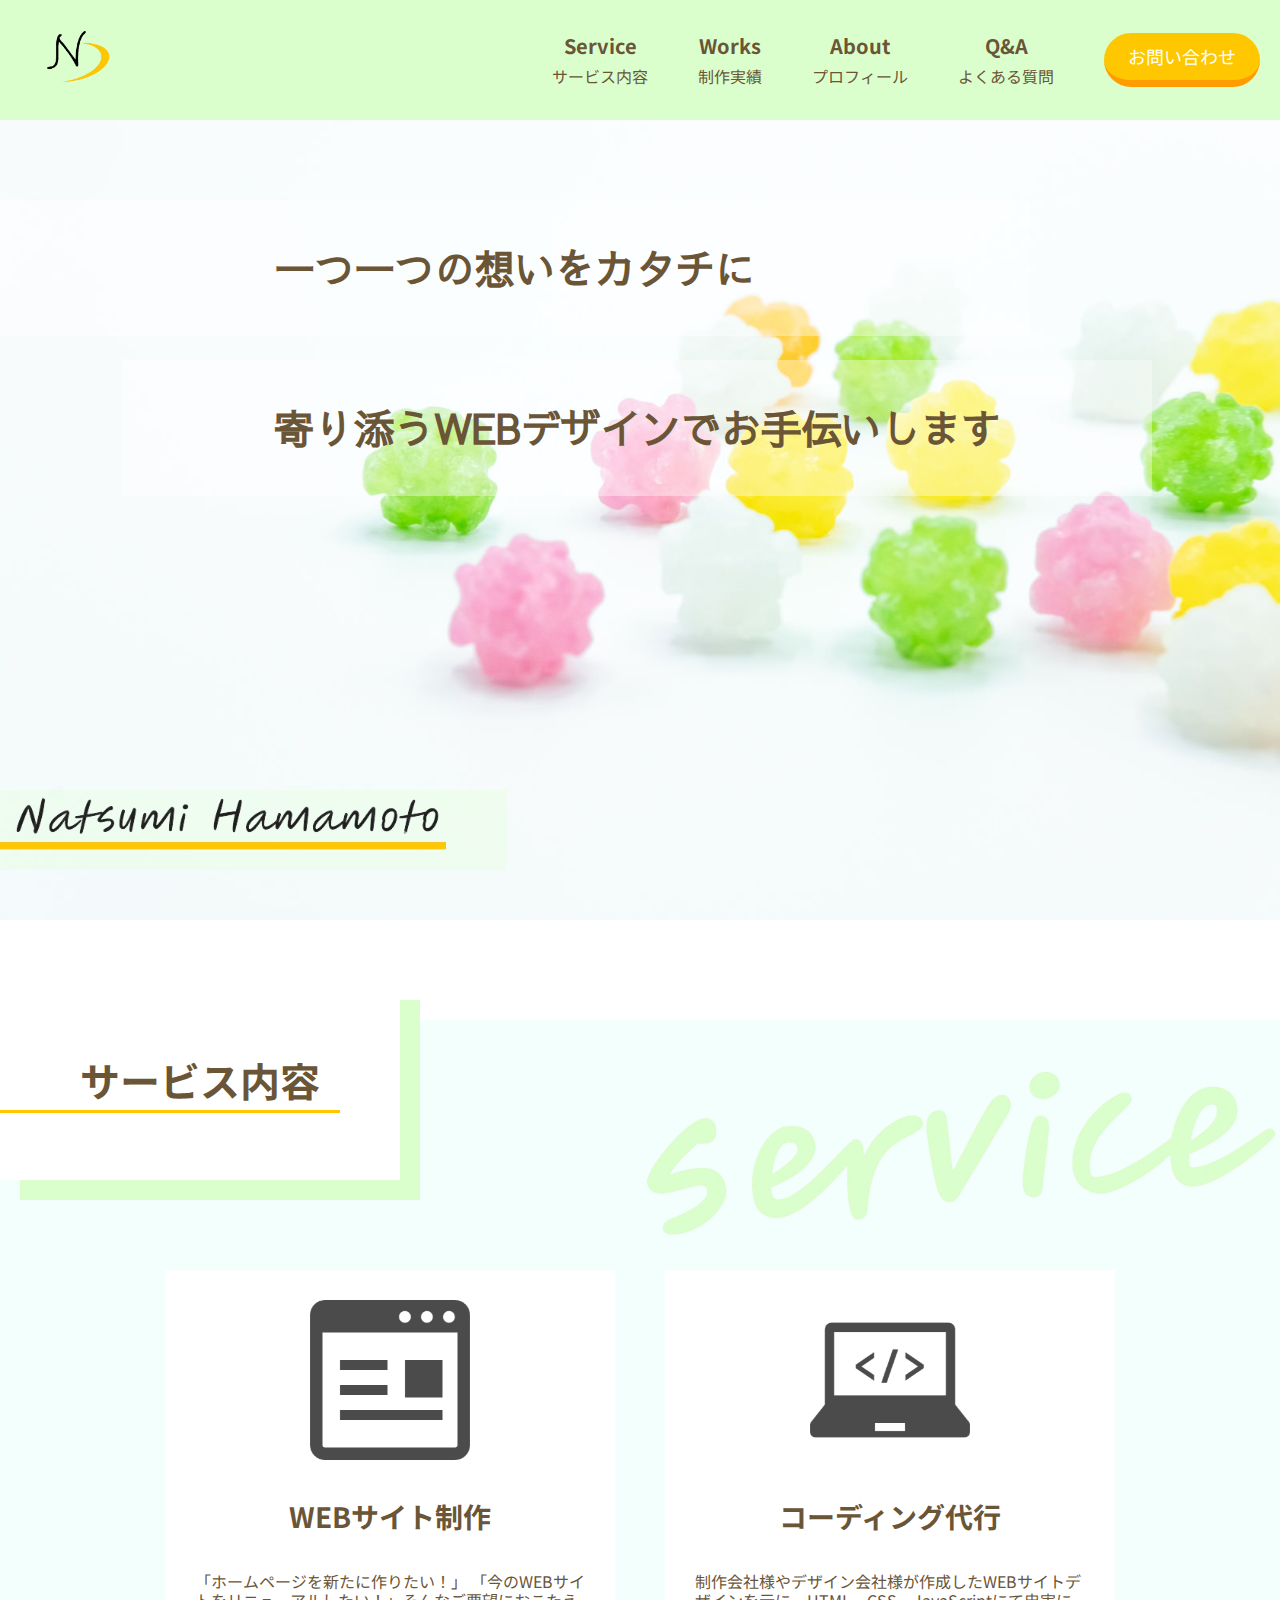
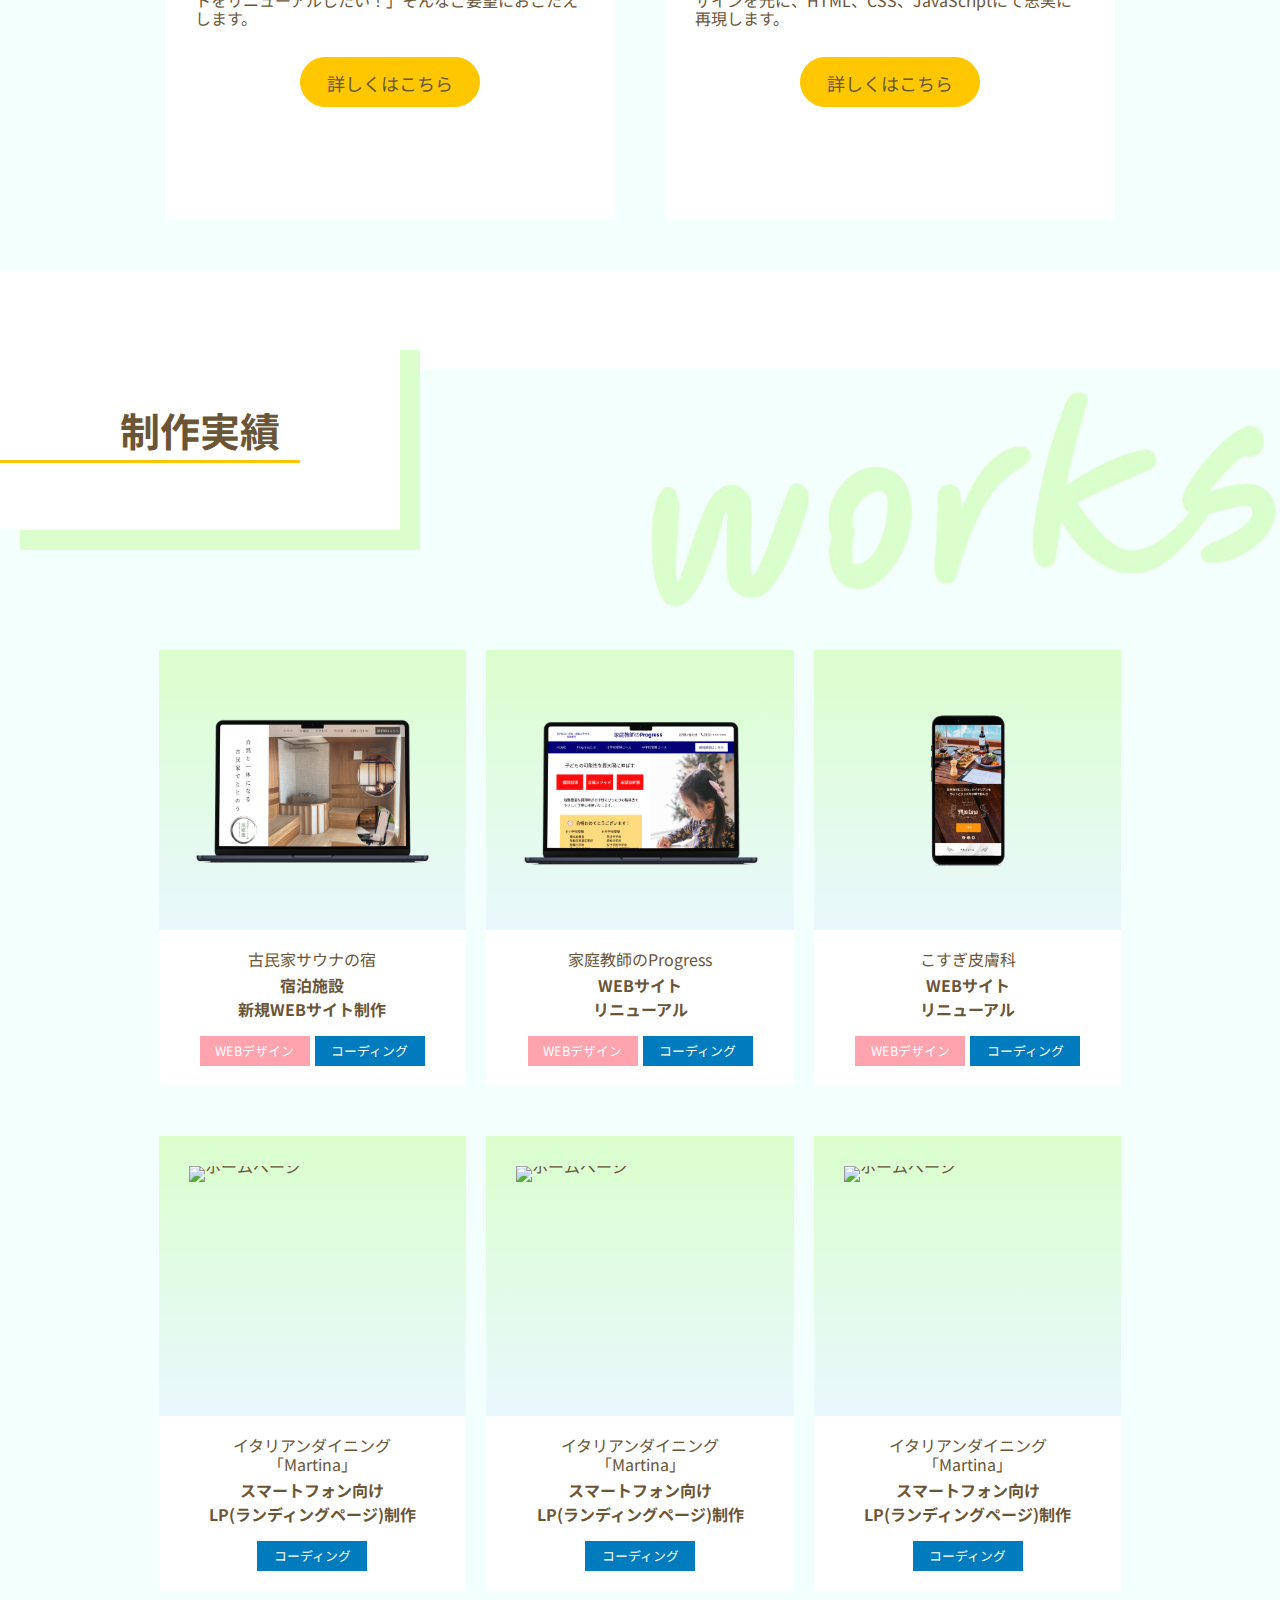
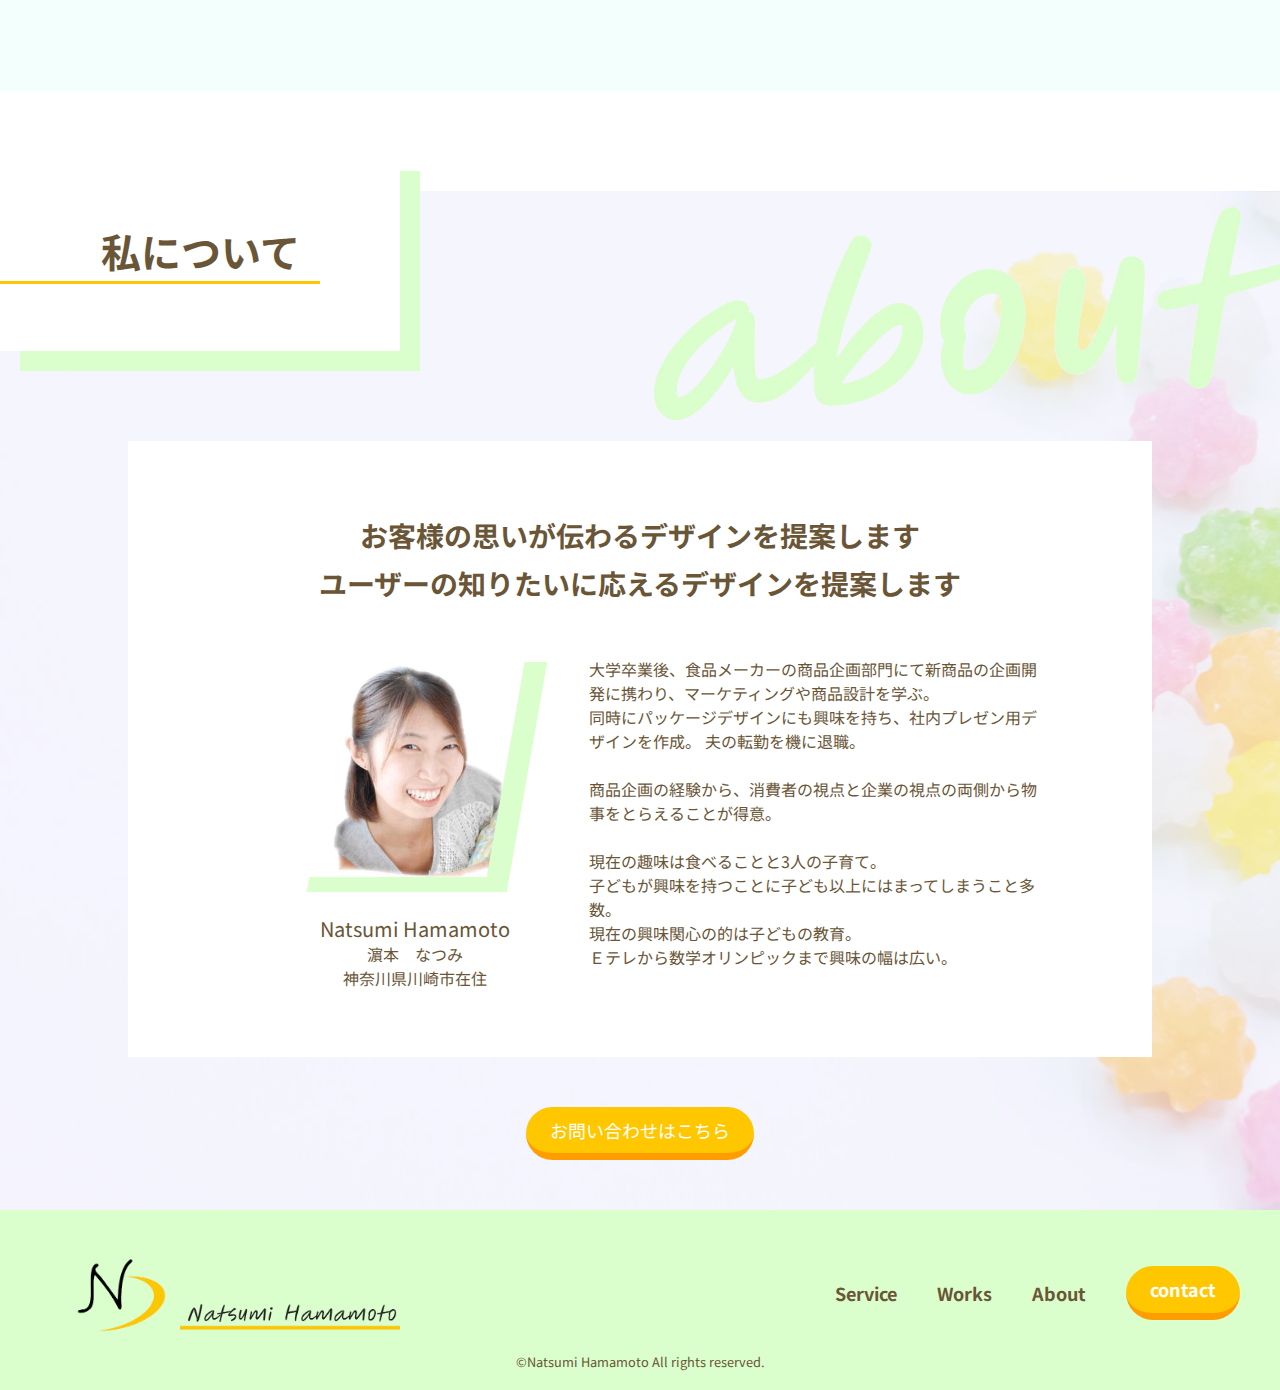
==== commit 140d58af: "Add files via upload" ====
--- a/index.html
+++ b/index.html
@@ -1,301 +1,301 @@
-<!DOCTYPE html>
-<html lang="ja">
-  <head>
-    <meta charset="UTF-8" />
-    <meta name="viewport" content="width=device-width, initial-scale=1.0" />
-    <title>Natsumi Hamamoto</title>
-    <link rel="preconnect" href="https://fonts.googleapis.com" />
-    <link rel="preconnect" href="https://fonts.gstatic.com" crossorigin />
-    <link
-      href="https://fonts.googleapis.com/css2?family=Noto+Sans+JP&family=Kosugi+Maru&display=swap"
-      rel="stylesheet"
-    />
-    <link href="https://fonts.googleapis.com/css2?family=Sawarabi+Gothic&display=swap" rel="stylesheet">
-    <link rel="stylesheet" href="css/destyle.css" />
-    <link rel="stylesheet" href="css/style.css" />
-  </head>
-  <body>
-    <header id="header" class="header">
-      <h1 class="logo">
-        <a href="#"><img src="img/logo.png" alt="" /></a>
-      </h1>
-      <nav class="pc">
-        <ul class="header-nav-list">
-          <li>
-            <a href="#service">
-              <span class="nav-en">Service</span>
-              <span class="nav-ja">サービス内容</span>
-            </a>
-          </li>
-          <li>
-            <a href="#works">
-              <span class="nav-en">Works</span>
-              <span class="nav-ja">制作実績</span>
-            </a>
-          </li>
-          <li>
-            <a href="#about">
-              <span class="nav-en">About</span>
-              <span class="nav-ja">プロフィール</span>
-            </a>
-          </li>
-          <li>
-            <a href="#Q&A">
-              <span class="nav-en">Q&A</span>
-              <span class="nav-ja">よくある質問</span>
-            </a>
-          </li>
-          <li>
-            <a class="contact" target="_blank" href="">お問い合わせ</a>
-          </li>
-        </ul>
-      </nav>
-      <div class="h-btn sp">
-        <span></span>
-        <span></span>
-        <span></span>
-      </div>
-    </header>
-    <main>
-      <div class="kv">
-        <div>
-          <p class="kv-text">一つ一つの想いをカタチに</p>
-          <p class="kv-text">寄り添うWEBデザインでお手伝いします</p>
-        </div>
-        <div class="name-box">
-          <img src="img/name-ft.png" alt="natsumi hamamoto" />
-        </div>
-      </div>
-
-      <section id="service" class="service">
-        <div class="section-ttl-container">
-          <div class="section-ttl-frame">
-            <div class="frame-g"></div>
-            <div class="frame-w">
-              <h2 class="section-ttl">サービス内容</h2>
-            </div>
-          </div>
-          <div class="ttl-img"><img src="img/service.png" alt="service" /></div>
-        </div>
-        <ul class="service-list">
-          <li class="service-item">
-            <img class="service-icon" src="img/web-site.png" alt="web-site" />
-            <span>WEBサイト制作</span>
-            <p>
-              「ホームページを新たに作りたい！」
-              「今のWEBサイトをリニューアルしたい！」そんなご要望におこたえします。
-            </p>
-            <a class="detail-btn" href="website.html">詳しくはこちら</a>
-          </li>
-          <li class="service-item">
-            <img
-              class="service-icon"
-              src="img/cording.png"
-              alt="コーディング"
-            />
-            <span>コーディング代行</span>
-            <p>
-              制作会社様やデザイン会社様が作成したWEBサイトデザインを元に、HTML、CSS、JavaScriptにて忠実に再現します。
-            </p>
-            <a class="detail-btn" href="">詳しくはこちら</a>
-          </li>
-        </ul>
-      </section>
-
-      <section id="works" class="works">
-        <div class="section-ttl-container">
-          <div class="section-ttl-frame">
-            <div class="frame-g"></div>
-            <div class="frame-w">
-              <h2 class="section-ttl">制作実績</h2>
-            </div>
-          </div>
-          <div class="ttl-img"><img src="img/works.png" alt="works" /></div>
-        </div>
-        <ul class="works-list">
-          <li class="works-item fade">
-            <a href="">
-              <div class="mask">
-                <img class="works-img" src="img/works1.png" alt="ホームページ" />
-              </div>
-              <div class="works-text">
-                <span>古民家サウナの宿</span>
-                <p>
-                  宿泊施設<br />
-                  新規WEBサイト制作
-                </p>
-                <div class="label">
-                  <div class="label-y">WEBデザイン</div>
-                  <div class="label-b">コーディング</div>
-                </div>
-              </div>
-            </a>
-          </li>
-          <li class="works-item fade">
-            <a href="">
-              <div class="mask">
-                <img class="works-img" src="img/works2.png" alt="ホームページ" />
-              </div>
-              <div class="works-text">
-                <span>家庭教師のProgress</span>
-                <p>
-                  WEBサイト<br />
-                  リニューアル
-                </p>
-                <div class="label">
-                  <div class="label-y">WEBデザイン</div>
-                  <div class="label-b">コーディング</div>
-                </div>
-              </div>
-            </a>
-          </li>
-          <li class="works-item fade">
-            <a href="">
-              <div class="mask">
-                <img class="works-img" src="img/works2.png" alt="ホームページ" />
-              </div>
-              <div class="works-text">
-                <span>家庭教師のProgress</span>
-                <p>
-                  WEBサイト<br />
-                  リニューアル
-                </p>
-                <div class="label">
-                  <div class="label-y">WEBデザイン</div>
-                  <div class="label-b">コーディング</div>
-                </div>
-              </div>
-            </a>
-          </li>
-          <li class="works-item fade">
-            <a href="">
-              <div class="mask">
-                <img class="works-img" src="img/works3.png" alt="ホームページ" />
-              </div>
-              <div class="works-text">
-                <span>イタリアンダイニング<br />「Martina」</span>
-                <p>
-                  スマートフォン向け<br />
-                  LP(ランディングページ)制作
-                </p>
-                <div class="label">
-                  <div class="label-b">コーディング</div>
-                </div>
-              </div>
-            </a>
-          </li>
-          <li class="works-item fade">
-            <a href="">
-              <div class="mask">
-                <img class="works-img" src="img/works3.png" alt="ホームページ" />
-              </div>
-              <div class="works-text">
-                <span>イタリアンダイニング<br />「Martina」</span>
-                <p>
-                  スマートフォン向け<br />
-                  LP(ランディングページ)制作
-                </p>
-                <div class="label">
-                  <div class="label-b">コーディング</div>
-                </div>
-              </div>
-            </a>
-          </li>
-          <li class="works-item fade">
-            <a href="">
-              <div class="mask">
-                <img class="works-img" src="img/works3.png" alt="ホームページ" />
-              </div>
-              <div class="works-text">
-                <span>イタリアンダイニング<br />「Martina」</span>
-                <p>
-                  スマートフォン向け<br />
-                  LP(ランディングページ)制作
-                </p>
-                <div class="label">
-                  <div class="label-b">コーディング</div>
-                </div>
-                <!-- <a class="more-btn" href="">もっと見る</a> -->
-              </div>
-            </a>
-
-          </li>
-        </ul>
-      </section>
-
-      <section id="about" class="about">
-        <div class="section-ttl-container">
-          <div class="section-ttl-frame">
-            <div class="frame-g"></div>
-            <div class="frame-w">
-              <h2 class="section-ttl">私について</h2>
-            </div>
-          </div>
-          <div class="ttl-img"><img src="img/about.png" alt="about" /></div>
-        </div>
-        <div class="about-frame">
-          <p class="about-lead">
-            お客様の思いが伝わるデザインを提案します<br />
-            ユーザーの知りたいに応えるデザインを提案します
-          </p>
-          <div class="about-content">
-            <div class="portrait">
-              <div class="portrait-frame">
-                <div class="portrait-frame-g"></div>
-                <div class="portrait-frame-w">
-                  <img src="img/portrait.JPG" alt="portrait" />
-                </div>
-              </div>
-              <div>
-                <span>Natsumi Hamamoto</span>
-                <span>濵本　なつみ</span>
-                <span>神奈川県川崎市在住</span>
-              </div>
-            </div>
-            <div class="about-text">
-              <p>
-                大学卒業後、食品メーカーの商品企画部門にて新商品の企画開発に携わり、マーケティングや商品設計を学ぶ。<br />
-                同時にパッケージデザインにも興味を持ち、社内プレゼン用デザインを作成。
-                夫の転勤を機に退職。<br /><br />
-                商品企画の経験から、消費者の視点と企業の視点の両側から物事をとらえることが得意。<br /><br />
-                現在の趣味は食べることと3人の子育て。<br />
-                子どもが興味を持つことに子ども以上にはまってしまうこと多数。<br />
-                現在の興味関心の的は子どもの教育。<br />
-                Ｅテレから数学オリンピックまで興味の幅は広い。
-              </p>
-            </div>
-          </div>
-        </div>
-        <div>
-          <a class="contact" href="#">お問い合わせはこちら</a>
-        </div>
-      </section>
-    </main>
-
-    <footer class="footer">
-      <div class="footer-container">
-        <div class="logo-wrapper">
-          <a class="footer-logo" href="#"><img src="img/logo.png" alt="" /></a>
-          <div class="footer-name">
-            <img src="img/name-ft.png" alt="natsumi hamamoto" />
-          </div>
-        </div>
-        <nav>
-          <ul class="footer-nav-list">
-            <li class="footer-list-item"><a href="#service">Service</a></li>
-            <li class="footer-list-item"><a href="#works">Works</a></li>
-            <li class="footer-list-item"><a href="#about">About</a></li>
-            <li class="footer-list-item">
-              <a class="contact" href="#">contact</a>
-            </li>
-          </ul>
-        </nav>
-      </div>
-      <small>©Natsumi Hamamoto All rights reserved.</small>
-    </footer>
-
-    <script src="js/jquery-3.7.1.min.js"></script>
-    <script src="js/jquery.invew.min.js"></script>
-    <script src="js/script.js"></script>
-  </body>
-</html>
+<!DOCTYPE html>
+<html lang="ja">
+  <head>
+    <meta charset="UTF-8" />
+    <meta name="viewport" content="width=device-width, initial-scale=1.0" />
+    <title>Natsumi Hamamoto</title>
+    <link rel="preconnect" href="https://fonts.googleapis.com" />
+    <link rel="preconnect" href="https://fonts.gstatic.com" crossorigin />
+    <link
+      href="https://fonts.googleapis.com/css2?family=Noto+Sans+JP&family=Kosugi+Maru&display=swap"
+      rel="stylesheet"
+    />
+    <link href="https://fonts.googleapis.com/css2?family=Sawarabi+Gothic&display=swap" rel="stylesheet">
+    <link rel="stylesheet" href="css/destyle.css" />
+    <link rel="stylesheet" href="css/style.css" />
+  </head>
+  <body>
+    <header id="header" class="header">
+      <h1 class="logo">
+        <a href="#"><img src="img/logo.png" alt="" /></a>
+      </h1>
+      <nav class="pc">
+        <ul class="header-nav-list">
+          <li>
+            <a href="#service">
+              <span class="nav-en">Service</span>
+              <span class="nav-ja">サービス内容</span>
+            </a>
+          </li>
+          <li>
+            <a href="#works">
+              <span class="nav-en">Works</span>
+              <span class="nav-ja">制作実績</span>
+            </a>
+          </li>
+          <li>
+            <a href="#about">
+              <span class="nav-en">About</span>
+              <span class="nav-ja">プロフィール</span>
+            </a>
+          </li>
+          <li>
+            <a href="#Q&A">
+              <span class="nav-en">Q&A</span>
+              <span class="nav-ja">よくある質問</span>
+            </a>
+          </li>
+          <li>
+            <a class="contact" target="_blank" href="">お問い合わせ</a>
+          </li>
+        </ul>
+      </nav>
+      <div class="h-btn sp">
+        <span></span>
+        <span></span>
+        <span></span>
+      </div>
+    </header>
+    <main>
+      <div class="kv">
+        <div>
+          <p class="kv-text">一つ一つの想いをカタチに</p>
+          <p class="kv-text">寄り添うWEBデザインでお手伝いします</p>
+        </div>
+        <div class="name-box">
+          <img src="img/name-ft.png" alt="natsumi hamamoto" />
+        </div>
+      </div>
+
+      <section id="service" class="service">
+        <div class="section-ttl-container">
+          <div class="section-ttl-frame">
+            <div class="frame-g"></div>
+            <div class="frame-w">
+              <h2 class="section-ttl">サービス内容</h2>
+            </div>
+          </div>
+          <div class="ttl-img"><img src="img/service.png" alt="service" /></div>
+        </div>
+        <ul class="service-list">
+          <li class="service-item">
+            <img class="service-icon" src="img/web-site.png" alt="web-site" />
+            <span>WEBサイト制作</span>
+            <p>
+              「ホームページを新たに作りたい！」
+              「今のWEBサイトをリニューアルしたい！」そんなご要望におこたえします。
+            </p>
+            <a target="_blank" class="detail-btn" href="website.html">詳しくはこちら</a>
+          </li>
+          <li class="service-item">
+            <img
+              class="service-icon"
+              src="img/cording.png"
+              alt="コーディング"
+            />
+            <span>コーディング代行</span>
+            <p>
+              制作会社様やデザイン会社様が作成したWEBサイトデザインを元に、HTML、CSS、JavaScriptにて忠実に再現します。
+            </p>
+            <a target="_blank" class="detail-btn" href="">詳しくはこちら</a>
+          </li>
+        </ul>
+      </section>
+
+      <section id="works" class="works">
+        <div class="section-ttl-container">
+          <div class="section-ttl-frame">
+            <div class="frame-g"></div>
+            <div class="frame-w">
+              <h2 class="section-ttl">制作実績</h2>
+            </div>
+          </div>
+          <div class="ttl-img"><img src="img/works.png" alt="works" /></div>
+        </div>
+        <ul class="works-list">
+          <li class="works-item fade">
+            <a href="">
+              <div class="mask">
+                <img class="works-img" src="img/works1.png" alt="ホームページ" />
+              </div>
+              <div class="works-text">
+                <span>古民家サウナの宿</span>
+                <p>
+                  宿泊施設<br />
+                  新規WEBサイト制作
+                </p>
+                <div class="label">
+                  <div class="label-y">WEBデザイン</div>
+                  <div class="label-b">コーディング</div>
+                </div>
+              </div>
+            </a>
+          </li>
+          <li class="works-item fade">
+            <a href="">
+              <div class="mask">
+                <img class="works-img" src="img/works2.png" alt="ホームページ" />
+              </div>
+              <div class="works-text">
+                <span>家庭教師のProgress</span>
+                <p>
+                  WEBサイト<br />
+                  リニューアル
+                </p>
+                <div class="label">
+                  <div class="label-y">WEBデザイン</div>
+                  <div class="label-b">コーディング</div>
+                </div>
+              </div>
+            </a>
+          </li>
+          <li class="works-item fade">
+            <a href="">
+              <div class="mask">
+                <img class="works-img" src="img/works3.png" alt="ホームページ" />
+              </div>
+              <div class="works-text">
+                <span>こすぎ皮膚科</span>
+                <p>
+                  WEBサイト<br />
+                  リニューアル
+                </p>
+                <div class="label">
+                  <div class="label-y">WEBデザイン</div>
+                  <div class="label-b">コーディング</div>
+                </div>
+              </div>
+            </a>
+          </li>
+          <li class="works-item fade">
+            <a href="">
+              <div class="mask">
+                <img class="works-img" src="img/works4.png" alt="ホームページ" />
+              </div>
+              <div class="works-text">
+                <span>イタリアンダイニング<br />「Martina」</span>
+                <p>
+                  スマートフォン向け<br />
+                  LP(ランディングページ)制作
+                </p>
+                <div class="label">
+                  <div class="label-b">コーディング</div>
+                </div>
+              </div>
+            </a>
+          </li>
+          <li class="works-item fade">
+            <a href="">
+              <div class="mask">
+                <img class="works-img" src="img/works4.png" alt="ホームページ" />
+              </div>
+              <div class="works-text">
+                <span>イタリアンダイニング<br />「Martina」</span>
+                <p>
+                  スマートフォン向け<br />
+                  LP(ランディングページ)制作
+                </p>
+                <div class="label">
+                  <div class="label-b">コーディング</div>
+                </div>
+              </div>
+            </a>
+          </li>
+          <li class="works-item fade">
+            <a href="">
+              <div class="mask">
+                <img class="works-img" src="img/works4.png" alt="ホームページ" />
+              </div>
+              <div class="works-text">
+                <span>イタリアンダイニング<br />「Martina」</span>
+                <p>
+                  スマートフォン向け<br />
+                  LP(ランディングページ)制作
+                </p>
+                <div class="label">
+                  <div class="label-b">コーディング</div>
+                </div>
+                <!-- <a class="more-btn" href="">もっと見る</a> -->
+              </div>
+            </a>
+
+          </li>
+        </ul>
+      </section>
+
+      <section id="about" class="about">
+        <div class="section-ttl-container">
+          <div class="section-ttl-frame">
+            <div class="frame-g"></div>
+            <div class="frame-w">
+              <h2 class="section-ttl">私について</h2>
+            </div>
+          </div>
+          <div class="ttl-img"><img src="img/about.png" alt="about" /></div>
+        </div>
+        <div class="about-frame">
+          <p class="about-lead">
+            お客様の思いが伝わるデザインを提案します<br />
+            ユーザーの知りたいに応えるデザインを提案します
+          </p>
+          <div class="about-content">
+            <div class="portrait">
+              <div class="portrait-frame">
+                <div class="portrait-frame-g"></div>
+                <div class="portrait-frame-w">
+                  <img src="img/portrait.JPG" alt="portrait" />
+                </div>
+              </div>
+              <div>
+                <span>Natsumi Hamamoto</span>
+                <span>濵本　なつみ</span>
+                <span>神奈川県川崎市在住</span>
+              </div>
+            </div>
+            <div class="about-text">
+              <p>
+                大学卒業後、食品メーカーの商品企画部門にて新商品の企画開発に携わり、マーケティングや商品設計を学ぶ。<br />
+                同時にパッケージデザインにも興味を持ち、社内プレゼン用デザインを作成。
+                夫の転勤を機に退職。<br /><br />
+                商品企画の経験から、消費者の視点と企業の視点の両側から物事をとらえることが得意。<br /><br />
+                現在の趣味は食べることと3人の子育て。<br />
+                子どもが興味を持つことに子ども以上にはまってしまうこと多数。<br />
+                現在の興味関心の的は子どもの教育。<br />
+                Ｅテレから数学オリンピックまで興味の幅は広い。
+              </p>
+            </div>
+          </div>
+        </div>
+        <div>
+          <a class="contact" href="#">お問い合わせはこちら</a>
+        </div>
+      </section>
+    </main>
+
+    <footer class="footer">
+      <div class="footer-container">
+        <div class="logo-wrapper">
+          <a class="footer-logo" href="#"><img src="img/logo.png" alt="" /></a>
+          <div class="footer-name">
+            <img src="img/name-ft.png" alt="natsumi hamamoto" />
+          </div>
+        </div>
+        <nav>
+          <ul class="footer-nav-list">
+            <li class="footer-list-item"><a href="#service">Service</a></li>
+            <li class="footer-list-item"><a href="#works">Works</a></li>
+            <li class="footer-list-item"><a href="#about">About</a></li>
+            <li class="footer-list-item">
+              <a class="contact" href="#">contact</a>
+            </li>
+          </ul>
+        </nav>
+      </div>
+      <small>©Natsumi Hamamoto All rights reserved.</small>
+    </footer>
+
+    <script src="js/jquery-3.7.1.min.js"></script>
+    <script src="js/jquery.invew.min.js"></script>
+    <script src="js/script.js"></script>
+  </body>
+</html>
